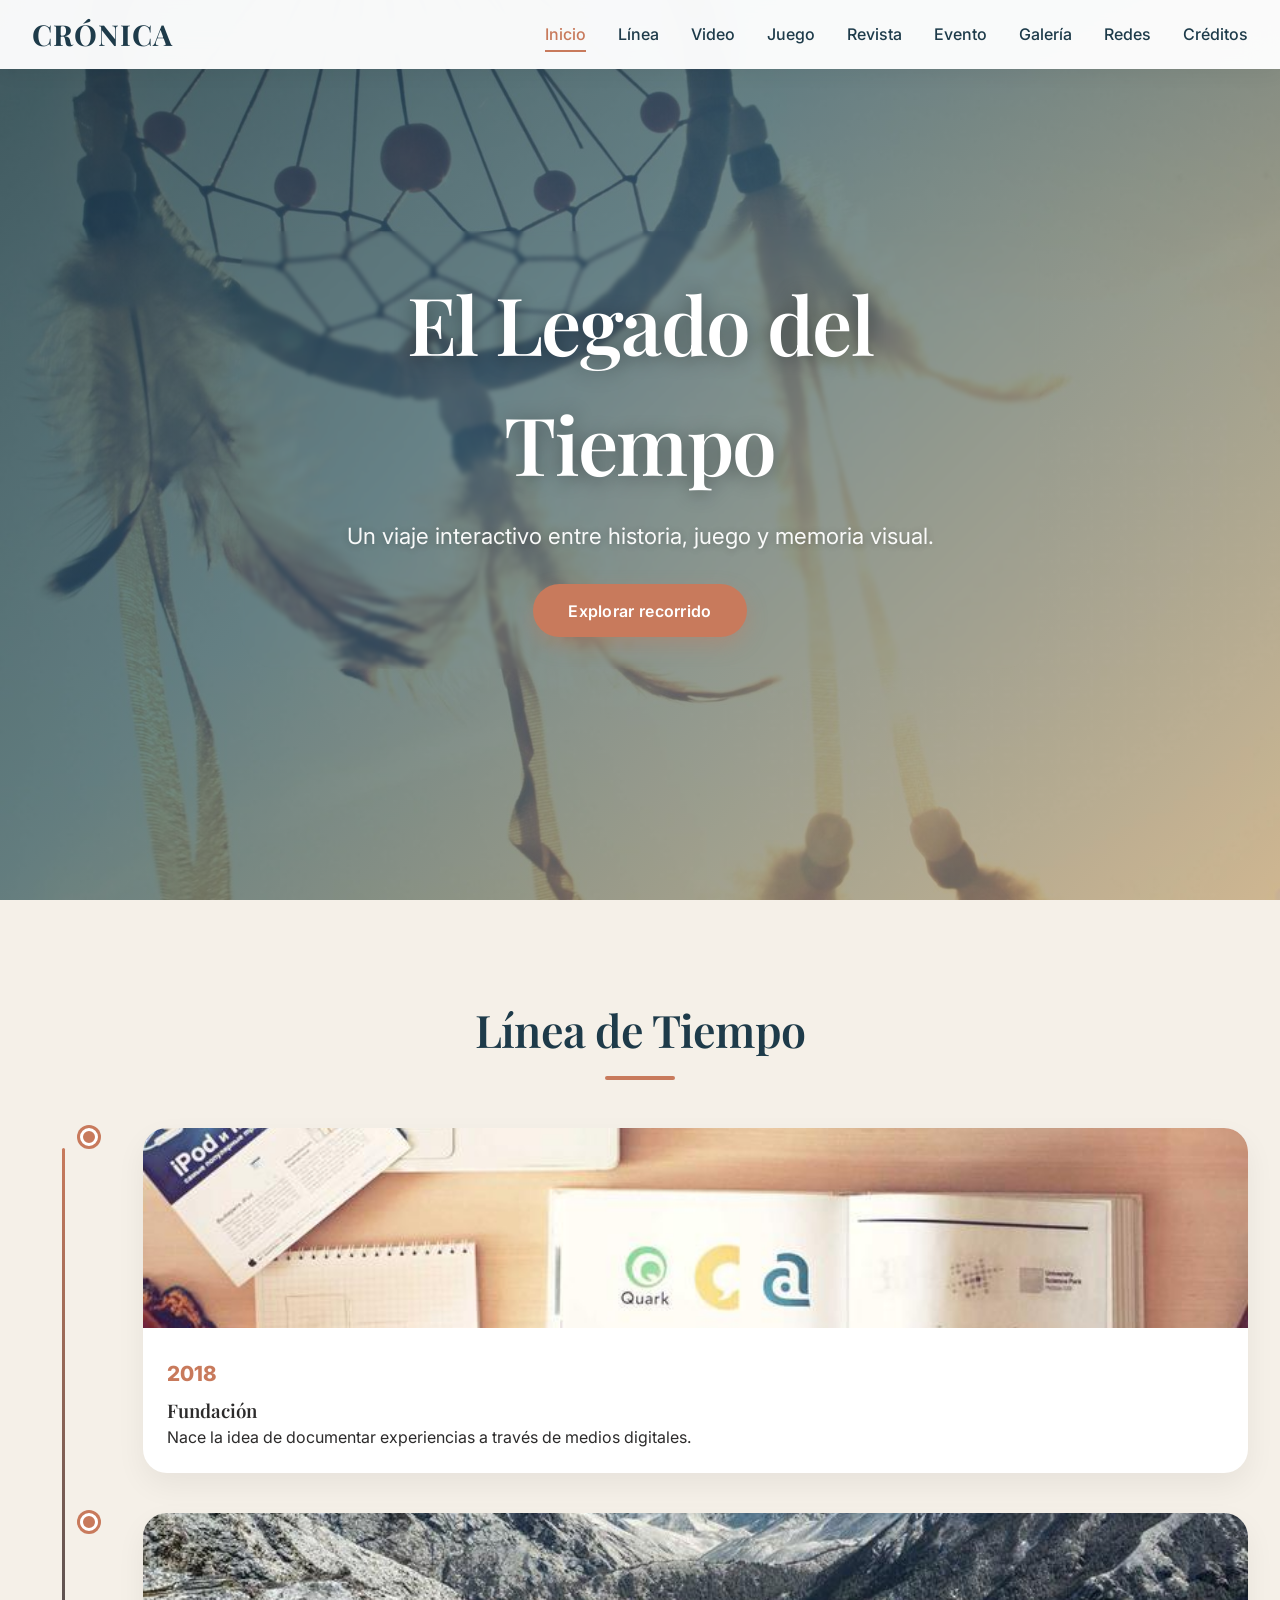
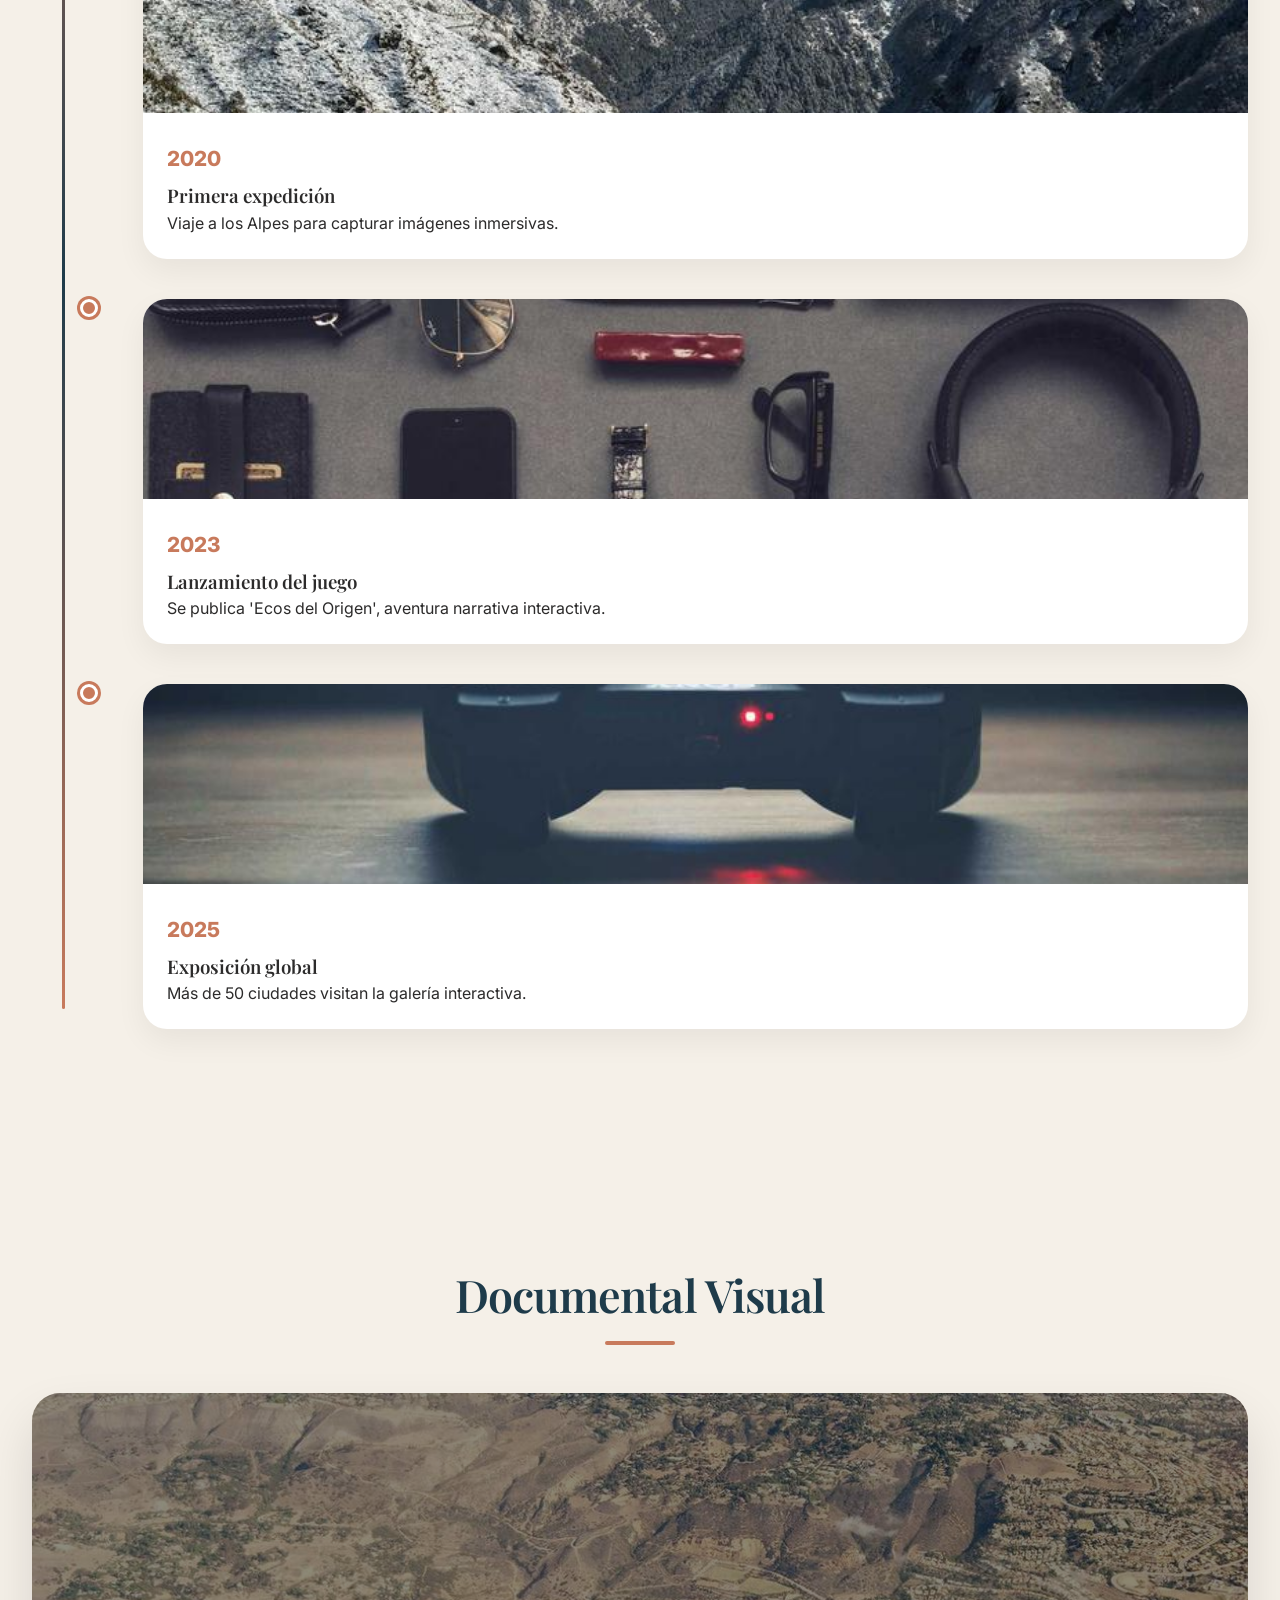
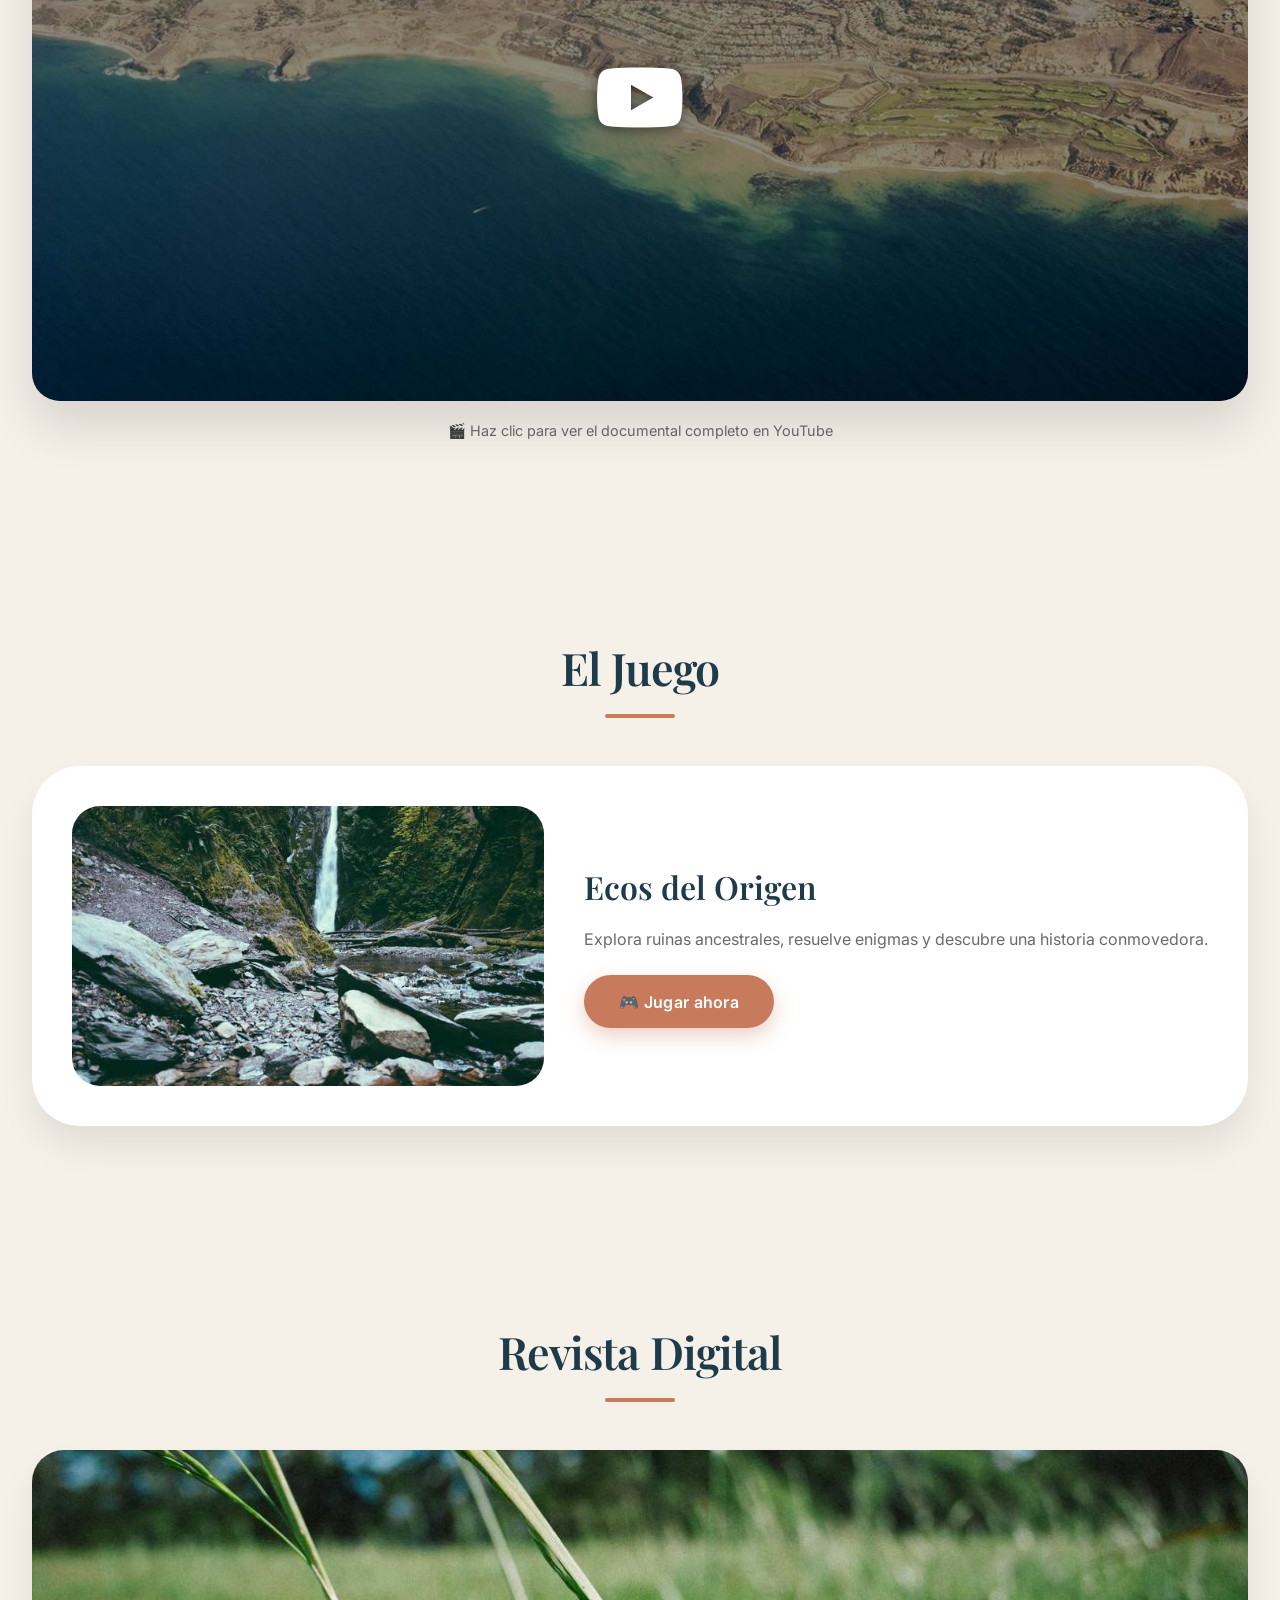
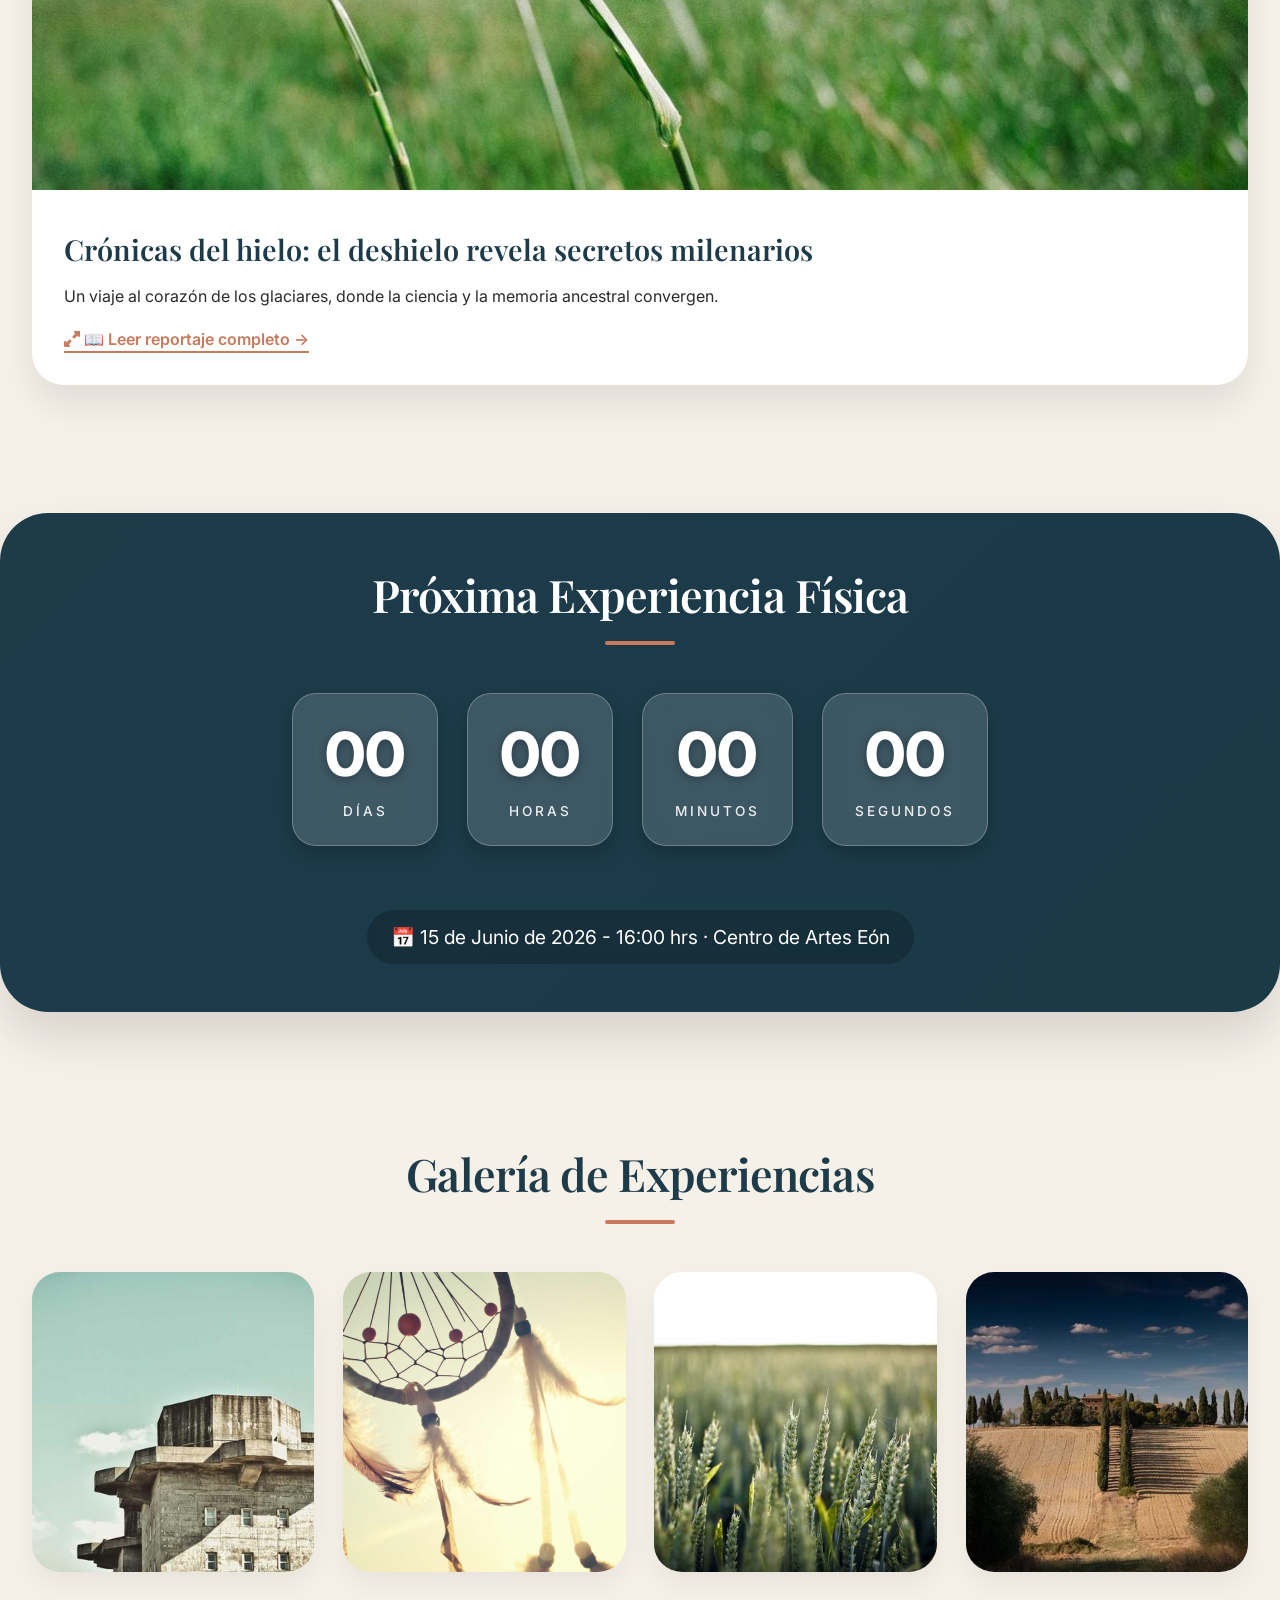
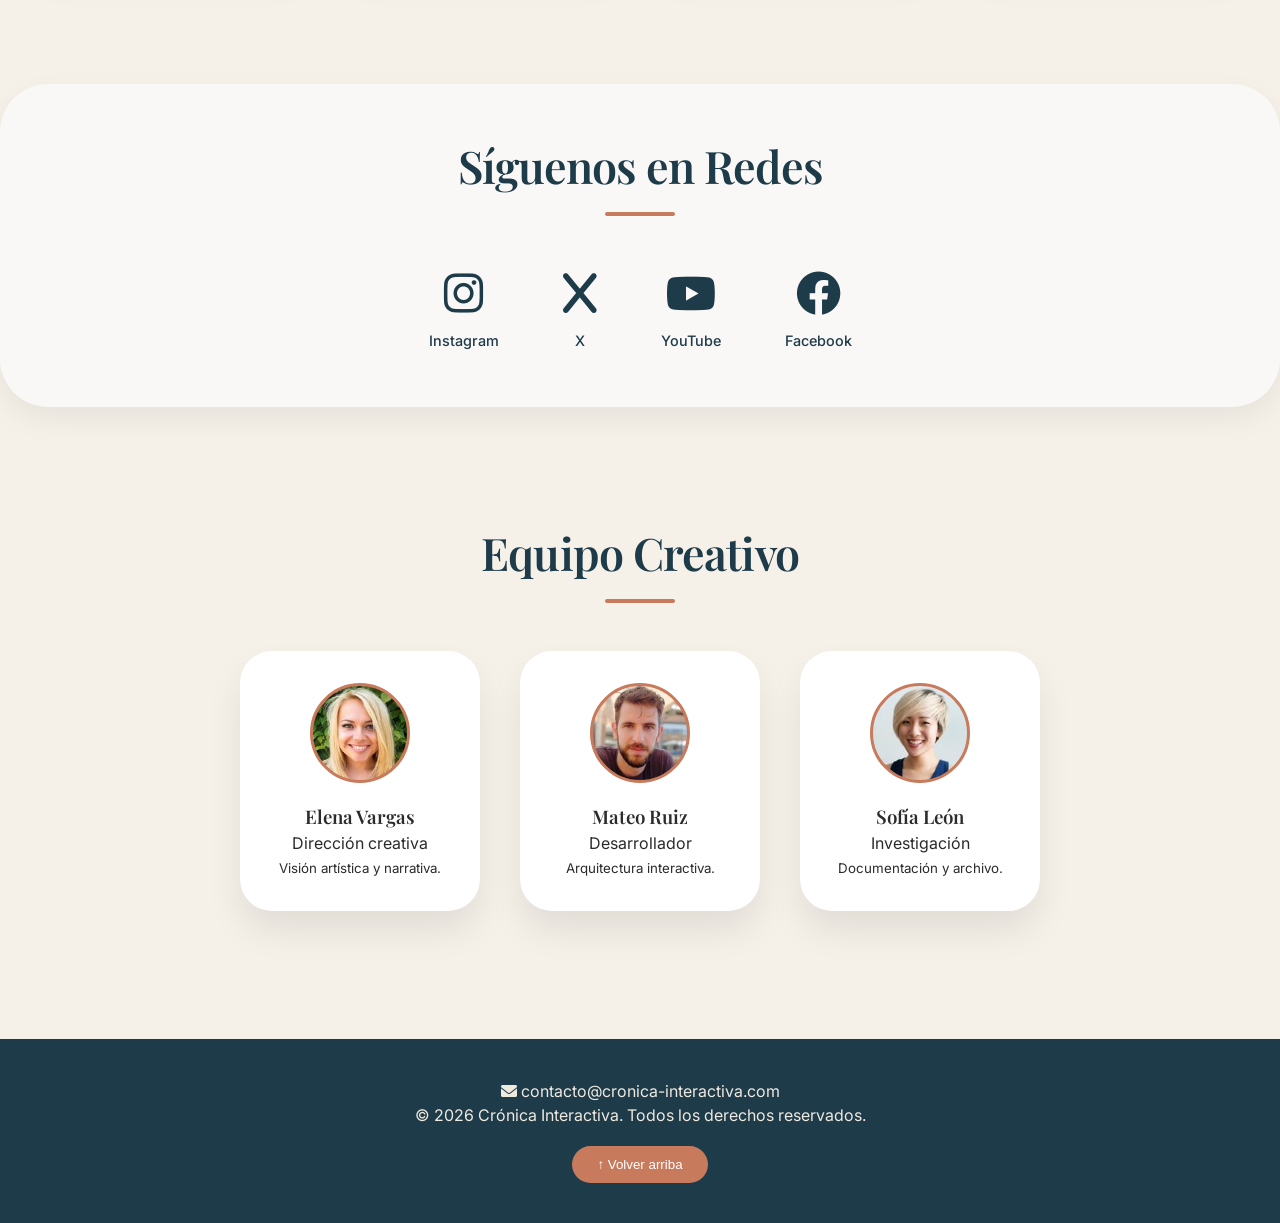
==== index1.html @ 247279dc "first commit" ====
<!DOCTYPE html>
<html lang="es">
<head>
  <meta charset="UTF-8">
  <meta name="viewport" content="width=device-width, initial-scale=1.0, viewport-fit=cover">
  <title>Eón · One Page Documental Interactivo</title>
  <link rel="preconnect" href="https://fonts.googleapis.com">
  <link rel="preconnect" href="https://fonts.gstatic.com" crossorigin>
  <link href="https://fonts.googleapis.com/css2?family=Inter:opsz,wght@14..32,400;14..32,500;14..32,600;14..32,700&family=Playfair+Display:ital,wght@0,500;0,600;0,700;1,500&display=swap" rel="stylesheet">
  <link rel="stylesheet" href="https://cdnjs.cloudflare.com/ajax/libs/font-awesome/6.0.0-beta3/css/all.min.css">
  
  <style>
    /* ========== ESTILOS MEJORADOS ========== */
    * { margin: 0; padding: 0; box-sizing: border-box; }
    body { font-family: 'Inter', sans-serif; background: #F5F0E8; color: #2c2b2b; line-height: 1.5; scroll-behavior: smooth; overflow-x: hidden; }
    h1, h2, h3, .serif { font-family: 'Playfair Display', serif; font-weight: 600; }
    
    /* Variables de color - CONSERVADAS */
    :root {
      --color-primary: #1e3b4a;        /* Azul profundo */
      --color-primary-dark: #152e3a;
      --color-accent: #c87a5c;          /* Terracota */
      --color-accent-hover: #b06248;
      --color-accent-light: #e8c9bb;
      --color-background: #F5F0E8;      /* Fondo general */
      --color-surface: #ffffff;
      --color-surface-alt: #faf8f6;
      --color-text: #2c2b2b;
      --color-text-light: #6b6a6a;
      --color-border: #e5ddd5;
      --shadow-sm: 0 12px 30px rgba(0,0,0,0.06);
      --shadow-card: 0 20px 35px rgba(0,0,0,0.08);
      --shadow-lg: 0 25px 50px rgba(0,0,0,0.12);
      --transition: all 0.3s ease;
    }
    
    /* Navbar mejorada - más elegante y con indicador activo */
    .navbar { 
      position: fixed; 
      top: 0; 
      left: 0; 
      width: 100%; 
      background: rgba(255,255,255,0.96); 
      backdrop-filter: blur(15px); 
      z-index: 1000; 
      padding: 0.8rem 2rem; 
      display: flex; 
      justify-content: space-between; 
      align-items: center; 
      flex-wrap: wrap; 
      box-shadow: 0 4px 20px rgba(0,0,0,0.05);
      transition: padding 0.3s ease, box-shadow 0.3s ease;
    }
    .navbar.scrolled {
      padding: 0.5rem 2rem;
      box-shadow: 0 8px 25px rgba(0,0,0,0.1);
    }
    .logo { 
      font-family: 'Playfair Display', serif; 
      font-size: 1.8rem; 
      font-weight: 700; 
      color: var(--color-primary); 
      letter-spacing: 1px;
      transition: transform 0.3s ease;
    }
    .logo:hover { transform: scale(1.02); }
    
    .nav-links { display: flex; gap: 2rem; list-style: none; }
    .nav-links a { 
      text-decoration: none; 
      color: var(--color-primary); 
      font-weight: 500; 
      position: relative; 
      transition: color 0.3s;
      padding: 0.5rem 0;
    }
    .nav-links a::after { 
      content: ''; 
      position: absolute; 
      bottom: 0; 
      left: 0; 
      width: 0%; 
      height: 2px; 
      background: var(--color-accent); 
      transition: width 0.3s ease; 
    }
    .nav-links a:hover { color: var(--color-accent); }
    .nav-links a:hover::after { width: 100%; }
    .nav-links a.active {
      color: var(--color-accent);
    }
    .nav-links a.active::after {
      width: 100%;
    }
    .menu-toggle { display: none; font-size: 1.7rem; background: none; border: none; color: var(--color-primary); cursor: pointer; transition: transform 0.2s; }
    .menu-toggle:active { transform: scale(0.95); }
    
    /* Secciones - espaciado más armónico */
    section { 
      padding: 6rem 2rem; 
      max-width: 1300px; 
      margin: 0 auto; 
      scroll-margin-top: 85px; 
      position: relative; 
    }
    .section-title { 
      font-size: 2.8rem; 
      margin-bottom: 3rem; 
      text-align: center; 
      color: var(--color-primary); 
      position: relative; 
      letter-spacing: -0.02em; 
    }
    .section-title::after { 
      content: ''; 
      display: block; 
      width: 70px; 
      height: 4px; 
      background: var(--color-accent); 
      margin: 0.8rem auto 0; 
      border-radius: 4px; 
    }
    
    /* Hero - overlay más suave y mejor contraste de texto */
    .hero { 
      height: 100vh; 
      min-height: 650px; 
      display: flex; 
      align-items: center; 
      justify-content: center; 
      position: relative; 
      color: white; 
      text-align: center; 
      padding: 0 1.5rem; 
      overflow: hidden; 
      background-size: cover; 
      background-position: center;
      background-attachment: fixed;
    }
    .hero::before { 
      content: ''; 
      position: absolute; 
      top: 0; 
      left: 0; 
      width: 100%; 
      height: 100%; 
      background: linear-gradient(135deg, rgba(30,59,74,0.8) 0%, rgba(44,82,102,0.7) 40%, rgba(176,137,104,0.6) 100%); 
      z-index: 1; 
    }
    .hero-content { 
      position: relative; 
      z-index: 2; 
      max-width: 800px; 
      animation: fadeInUp 1s ease;
      backdrop-filter: blur(2px);
      padding: 2rem;
      border-radius: 40px;
    }
    .hero h1 { 
      font-size: clamp(2.8rem, 8vw, 5rem); 
      margin-bottom: 1rem; 
      text-shadow: 0 2px 20px rgba(0,0,0,0.4); 
      letter-spacing: -0.02em;
    }
    .hero p { 
      font-size: clamp(1rem, 4vw, 1.4rem); 
      margin-bottom: 2rem; 
      opacity: 0.95;
      text-shadow: 0 1px 8px rgba(0,0,0,0.3);
    }
    @keyframes fadeInUp { from { opacity: 0; transform: translateY(40px); } to { opacity: 1; transform: translateY(0); } }
    
    /* Botones - foco visual mejorado */
    .btn { 
      background: var(--color-accent); 
      color: white; 
      padding: 0.9rem 2.2rem; 
      border-radius: 50px; 
      text-decoration: none; 
      font-weight: 600; 
      display: inline-block; 
      transition: var(--transition); 
      box-shadow: 0 8px 20px rgba(200,122,92,0.35); 
      border: none; 
      cursor: pointer;
      letter-spacing: 0.3px;
    }
    .btn:hover { 
      background: var(--color-accent-hover); 
      transform: translateY(-3px); 
      box-shadow: 0 12px 25px rgba(200,122,92,0.45); 
    }
    .btn:active { transform: translateY(0); }
    
    /* Timeline - microinteracciones y mejor legibilidad */
    .timeline-vertical { position: relative; padding-left: 2rem; }
    .timeline-vertical::before { 
      content: ''; 
      position: absolute; 
      left: 30px; 
      top: 20px; 
      bottom: 20px; 
      width: 3px; 
      background: linear-gradient(to bottom, var(--color-accent), var(--color-primary), var(--color-accent)); 
      border-radius: 3px; 
    }
    .timeline-item-v { 
      display: flex; 
      gap: 1.8rem; 
      margin-bottom: 2.5rem; 
      position: relative; 
      opacity: 0; 
      transform: translateX(-20px); 
      transition: opacity 0.6s ease, transform 0.5s ease; 
    }
    .timeline-item-v.visible { opacity: 1; transform: translateX(0); }
    .timeline-marker { flex-shrink: 0; width: 50px; display: flex; justify-content: center; }
    .timeline-dot { 
      width: 18px; 
      height: 18px; 
      background: var(--color-accent); 
      border-radius: 50%; 
      border: 3px solid white; 
      box-shadow: 0 0 0 3px var(--color-accent); 
      transition: all 0.3s;
    }
    .timeline-item-v:hover .timeline-dot {
      transform: scale(1.3);
      box-shadow: 0 0 0 5px var(--color-accent);
    }
    .timeline-card-v { 
      flex: 1; 
      background: var(--color-surface); 
      border-radius: 24px; 
      overflow: hidden; 
      box-shadow: var(--shadow-sm); 
      transition: all 0.3s; 
    }
    .timeline-card-v:hover { transform: translateY(-6px); box-shadow: var(--shadow-lg); }
    .timeline-img-v { width: 100%; height: 200px; object-fit: cover; transition: transform 0.5s ease; }
    .timeline-card-v:hover .timeline-img-v { transform: scale(1.03); }
    .timeline-content-v { padding: 1.5rem; }
    .timeline-date-v { font-weight: 800; font-size: 1.3rem; color: var(--color-accent); margin-bottom: 0.5rem; }
    
    /* Video - overlay más intuitivo */
    .video-container { 
      position: relative; 
      border-radius: 28px; 
      overflow: hidden; 
      box-shadow: var(--shadow-lg); 
      cursor: pointer;
      transition: transform 0.3s ease;
    }
    .video-container:hover { transform: scale(1.01); }
    .video-thumbnail { width: 100%; display: block; transition: filter 0.3s; }
    .video-overlay { 
      position: absolute; 
      top: 0; 
      left: 0; 
      width: 100%; 
      height: 100%; 
      background: rgba(0,0,0,0.45); 
      display: flex; 
      align-items: center; 
      justify-content: center; 
      transition: background 0.3s; 
    }
    .video-overlay i { 
      font-size: 5rem; 
      color: white; 
      text-shadow: 0 2px 15px rgba(0,0,0,0.5);
      transition: transform 0.2s ease;
    }
    .video-container:hover .video-overlay { background: rgba(0,0,0,0.3); }
    .video-container:hover .video-overlay i { transform: scale(1.1); }
    .video-caption { text-align: center; margin-top: 1.2rem; color: var(--color-text-light); font-size: 0.9rem; }
    
    /* Juego - mejor jerarquía visual */
    .game-preview { 
      display: flex; 
      flex-wrap: wrap; 
      gap: 2.5rem; 
      background: var(--color-surface); 
      border-radius: 48px; 
      padding: 2.5rem; 
      align-items: center; 
      box-shadow: var(--shadow-card);
      transition: transform 0.3s;
    }
    .game-preview:hover { transform: translateY(-5px); }
    .game-mockup { 
      flex: 1 1 280px; 
      min-height: 280px; 
      border-radius: 28px; 
      background-size: cover; 
      background-position: center;
      transition: transform 0.5s;
    }
    .game-info h3 { font-size: 2rem; margin-bottom: 1rem; color: var(--color-primary); }
    .game-info p { margin-bottom: 1.5rem; color: var(--color-text-light); }
    
    /* Reportaje - énfasis en la interactividad */
    .reportaje-destacado { 
      background: var(--color-surface); 
      border-radius: 32px; 
      overflow: hidden; 
      box-shadow: var(--shadow-card); 
      cursor: pointer; 
      transition: all 0.4s; 
    }
    .reportaje-destacado:hover { 
      transform: translateY(-10px); 
      box-shadow: var(--shadow-lg); 
    }
    .reportaje-hero-img { 
      width: 100%; 
      height: 340px; 
      object-fit: cover; 
      transition: transform 0.6s;
    }
    .reportaje-destacado:hover .reportaje-hero-img { transform: scale(1.02); }
    .reportaje-texto { padding: 2rem; }
    .reportaje-texto h3 { font-size: 1.8rem; margin-bottom: 0.8rem; color: var(--color-primary); }
    .leer-mas { 
      display: inline-block; 
      margin-top: 1.2rem; 
      font-weight: 600; 
      color: var(--color-accent); 
      border-bottom: 2px solid var(--color-accent); 
      cursor: pointer;
      transition: gap 0.3s;
    }
    .leer-mas:hover { gap: 0.5rem; letter-spacing: 0.3px; }
    
    /* Countdown - mejor contraste y feedback */
    .countdown-section { 
      background: linear-gradient(135deg, var(--color-primary) 0%, #1a3a48 100%); 
      color: white; 
      text-align: center; 
      border-radius: 48px; 
      padding: 3rem 2rem; 
      box-shadow: var(--shadow-lg);
      margin: 2rem auto;
    }
    .countdown-container { max-width: 900px; margin: 0 auto; }
    .countdown-section .section-title { color: white; }
    .countdown-section .section-title::after { background: var(--color-accent); }
    
    .countdown-timer { 
      display: flex; 
      justify-content: center; 
      gap: 1.8rem; 
      flex-wrap: wrap; 
      margin: 2.5rem 0;
    }
    .countdown-box { 
      background: rgba(255,255,255,0.15); 
      backdrop-filter: blur(10px); 
      border-radius: 24px; 
      padding: 1.5rem 2rem; 
      min-width: 120px; 
      text-align: center; 
      border: 1px solid rgba(255,255,255,0.25);
      transition: all 0.3s ease;
      box-shadow: 0 8px 20px rgba(0,0,0,0.2);
    }
    .countdown-box:hover { 
      transform: translateY(-5px); 
      background: rgba(255,255,255,0.25); 
      border-color: var(--color-accent);
    }
    .countdown-number { 
      font-size: 3.8rem; 
      font-weight: 800; 
      font-family: 'Inter', monospace; 
      color: white;
      text-shadow: 0 2px 10px rgba(0,0,0,0.3);
      line-height: 1.2;
    }
    .countdown-label { 
      font-size: 0.85rem; 
      text-transform: uppercase; 
      letter-spacing: 3px; 
      margin-top: 0.6rem; 
      color: rgba(255,255,255,0.9);
      font-weight: 500;
    }
    .countdown-event { 
      font-size: 1.2rem; 
      margin-top: 1.5rem; 
      padding: 0.8rem 1.5rem;
      background: rgba(0,0,0,0.2);
      border-radius: 50px;
      display: inline-block;
      backdrop-filter: blur(5px);
    }
    
    /* Galería - efecto de profundidad */
    .gallery-grid { display: grid; grid-template-columns: repeat(auto-fit, minmax(280px, 1fr)); gap: 1.8rem; }
    .gallery-item { 
      height: 300px; 
      border-radius: 28px; 
      background-size: cover; 
      background-position: center; 
      cursor: pointer; 
      transition: all 0.4s cubic-bezier(0.2, 0.9, 0.4, 1.1); 
      box-shadow: var(--shadow-sm); 
      position: relative; 
      overflow: hidden; 
    }
    .gallery-item::before { 
      content: '🔍'; 
      position: absolute; 
      bottom: 20px; 
      right: 20px; 
      background: rgba(0,0,0,0.7); 
      color: white; 
      width: 40px; 
      height: 40px; 
      border-radius: 50%; 
      display: flex; 
      align-items: center; 
      justify-content: center; 
      font-size: 1.2rem; 
      opacity: 0; 
      transition: opacity 0.3s, transform 0.2s;
      transform: translateY(10px);
    }
    .gallery-item:hover { 
      transform: scale(1.02) translateY(-5px); 
      box-shadow: var(--shadow-lg); 
    }
    .gallery-item:hover::before { 
      opacity: 1; 
      transform: translateY(0);
    }
    
    /* Redes Sociales - más espacio y feedback */
    .social-section { 
      background: var(--color-surface-alt); 
      text-align: center; 
      border-radius: 48px; 
      padding: 3rem 2rem; 
      box-shadow: var(--shadow-sm); 
      margin: 1rem auto; 
    }
    .social-icons { display: flex; justify-content: center; gap: 3rem; flex-wrap: wrap; margin-top: 2rem; }
    .social-icon-link { 
      display: inline-flex; 
      flex-direction: column; 
      align-items: center; 
      gap: 0.8rem; 
      text-decoration: none; 
      color: var(--color-primary); 
      transition: all 0.3s cubic-bezier(0.2, 0.9, 0.4, 1.1); 
      font-weight: 500; 
      padding: 0.5rem;
    }
    .social-icon-link i { font-size: 2.8rem; transition: all 0.3s; }
    .social-icon-link span { font-size: 0.9rem; }
    .social-icon-link:hover { 
      transform: translateY(-8px); 
      color: var(--color-accent); 
    }
    .social-icon-link:hover i { 
      color: var(--color-accent); 
      transform: scale(1.1) translateY(-3px); 
    }
    
    /* Créditos - más cohesión */
    .credits-grid { display: flex; flex-wrap: wrap; justify-content: center; gap: 2.5rem; }
    .credit-card { 
      background: var(--color-surface); 
      border-radius: 32px; 
      padding: 2rem 1.5rem; 
      text-align: center; 
      width: 240px; 
      box-shadow: var(--shadow-card); 
      transition: all 0.3s; 
    }
    .credit-card:hover { transform: translateY(-8px); box-shadow: var(--shadow-lg); }
    .credit-avatar { 
      width: 100px; 
      height: 100px; 
      border-radius: 50%; 
      margin: 0 auto 1.2rem; 
      background-size: cover; 
      background-position: center; 
      border: 3px solid var(--color-accent);
      transition: transform 0.3s;
    }
    .credit-card:hover .credit-avatar { transform: scale(1.02); }
    
    /* Footer */
    footer { 
      background: var(--color-primary); 
      color: #f0e9df; 
      padding: 2.5rem 2rem; 
      text-align: center; 
      margin-top: 2rem; 
    }
    .back-to-top { 
      margin-top: 1.2rem; 
      background: var(--color-accent); 
      border: none; 
      color: white; 
      padding: 0.7rem 1.6rem; 
      border-radius: 40px; 
      cursor: pointer; 
      transition: var(--transition);
      font-weight: 500;
    }
    .back-to-top:hover { background: var(--color-accent-hover); transform: translateY(-3px); }
    
    /* Modales mejoradas */
    .modal-overlay, .lightbox-modal, .generic-modal { 
      position: fixed; 
      top: 0; 
      left: 0; 
      width: 100%; 
      height: 100%; 
      background: rgba(0,0,0,0.88); 
      backdrop-filter: blur(8px); 
      z-index: 2000; 
      display: flex; 
      align-items: center; 
      justify-content: center; 
      visibility: hidden; 
      opacity: 0; 
      transition: opacity 0.25s ease, visibility 0.25s; 
    }
    .modal-overlay.active, .lightbox-modal.active, .generic-modal.active { visibility: visible; opacity: 1; }
    .modal-container { 
      background: var(--color-surface); 
      max-width: 900px; 
      width: 90%; 
      max-height: 85vh; 
      border-radius: 40px; 
      overflow-y: auto; 
      box-shadow: var(--shadow-lg);
      animation: fadeInScale 0.3s ease;
    }
    @keyframes fadeInScale {
      from { opacity: 0; transform: scale(0.96); }
      to { opacity: 1; transform: scale(1); }
    }
    .modal-header { padding: 1.2rem 2rem; border-bottom: 1px solid var(--color-border); display: flex; justify-content: space-between; align-items: center; }
    .modal-close, .lightbox-close { background: none; border: none; font-size: 2rem; cursor: pointer; color: var(--color-primary); transition: transform 0.2s; }
    .modal-close:hover, .lightbox-close:hover { transform: scale(1.1); color: var(--color-accent); }
    .modal-body { padding: 2rem; }
    .modal-body img { width: 100%; border-radius: 28px; margin: 1rem 0; }
    .lightbox-img { max-width: 90%; max-height: 85%; border-radius: 20px; box-shadow: var(--shadow-lg); }
    .generic-modal-content { background: var(--color-surface); max-width: 450px; width: 85%; border-radius: 32px; padding: 2rem; text-align: center; }
    .generic-modal-close { background: var(--color-accent); border: none; color: white; padding: 0.7rem 2rem; border-radius: 40px; cursor: pointer; margin-top: 1rem; font-weight: 600; transition: var(--transition); }
    .generic-modal-close:hover { background: var(--color-accent-hover); transform: translateY(-2px); }
    
    @media (max-width: 768px) {
      .menu-toggle { display: block; }
      .nav-links { 
        position: fixed; 
        top: 70px; 
        left: -100%; 
        width: 75%; 
        height: calc(100vh - 70px); 
        background: rgba(255,255,255,0.98); 
        flex-direction: column; 
        align-items: center; 
        padding: 2rem; 
        transition: left 0.3s cubic-bezier(0.2, 0.9, 0.4, 1.1); 
        z-index: 998; 
        gap: 1.8rem; 
        backdrop-filter: blur(10px);
      }
      .nav-links.active { left: 0; }
      .timeline-vertical { padding-left: 0.5rem; }
      .timeline-vertical::before { left: 20px; }
      .countdown-timer { gap: 1rem; }
      .countdown-box { padding: 1rem 1.2rem; min-width: 80px; }
      .countdown-number { font-size: 2.2rem; }
      .section-title { font-size: 2rem; }
      section { padding: 3rem 1.2rem; }
      .reportaje-hero-img { height: 220px; }
      .hero { background-attachment: scroll; }
    }
  </style>
</head>
<body>

<!-- ==================== CONFIGURACIÓN CENTRALIZADA ==================== -->
<script>
  const CONFIG = {
    colors: { 
      primary: "#1e3b4a", accent: "#c87a5c", accentHover: "#b06248",
      background: "#F5F0E8", surface: "#ffffff"
    },
    sectionTitles: {
      timeline: "Línea de Tiempo", video: "Documental Visual", game: "El Juego",
      reportaje: "Revista Digital", gallery: "Galería de Experiencias",
      social: "Síguenos en Redes", credits: "Equipo Creativo"
    },
    hero: { 
      title: "El Legado del Tiempo", 
      subtitle: "Un viaje interactivo entre historia, juego y memoria visual.", 
      buttonText: "Explorar recorrido", 
      backgroundImage: "img/1080.jpg" 
    },
    timeline: [
      { date: "2018", title: "Fundación", description: "Nace la idea de documentar experiencias a través de medios digitales.", image: "img/606.jpg" },
      { date: "2020", title: "Primera expedición", description: "Viaje a los Alpes para capturar imágenes inmersivas.", image: "img/607.jpg" },
      { date: "2023", title: "Lanzamiento del juego", description: "Se publica 'Ecos del Origen', aventura narrativa interactiva.", image: "img/608.jpg" },
      { date: "2025", title: "Exposición global", description: "Más de 50 ciudades visitan la galería interactiva.", image: "img/609.jpg" }
    ],
    video: { thumbnail: "img/601.jpg", youtubeUrl: "https://www.youtube.com/watch?v=b39Nd9yXA2g&list=RDb39Nd9yXA2g&start_radio=1", caption: "🎬 Haz clic para ver el documental completo en YouTube" },
    game: { title: "Ecos del Origen", description: "Explora ruinas ancestrales, resuelve enigmas y descubre una historia conmovedora.", buttonText: "🎮 Jugar ahora", image: "img/610.jpg" },
    reportaje: {
      title: "Crónicas del hielo: el deshielo revela secretos milenarios",
      preview: "Un viaje al corazón de los glaciares, donde la ciencia y la memoria ancestral convergen.",
      coverImage: "img/600.jpg",
      readMoreText: "📖 Leer reportaje completo →",
      modalImages: ["img/602.jpg", "img/604.jpg", "img/605.jpg"],
      modalTexts: [
        "En las profundidades del Ártico, el calentamiento global está dejando al descubierto artefactos y restos orgánicos que permanecieron congelados durante más de 5.000 años.",
        "La misión permitió recuperar herramientas de madera, fibras textiles y vestigios de fauna prehistórica.",
        "El equipo utilizó tecnología de modelado 3D para reconstruir asentamientos ancestrales."
      ],
      finalQuote: "“Lo que emerge del hielo es un mensaje para la humanidad”."
    },
    countdown: { targetDate: "2026-06-15T16:00:00", eventText: "📅 15 de Junio de 2026 - 16:00 hrs · Centro de Artes Eón", title: "Próxima Experiencia Física" },
    gallery: [
      "img/611.jpg",
      "img/1080.jpg",
      "img/400.jpg",
      "img/401.jpg"
    ],
    socialLinks: [
      { platform: "Instagram", icon: "fab fa-instagram", url: "https://instagram.com" },
      { platform: "X", icon: "fab fa-x", url: "https://twitter.com" },
      { platform: "YouTube", icon: "fab fa-youtube", url: "https://youtube.com" },
      { platform: "Facebook", icon: "fab fa-facebook", url: "https://facebook.com" }
    ],
    team: [
      { name: "Elena Vargas", role: "Dirección creativa", bio: "Visión artística y narrativa.", avatar: "img/68.jpg" },
      { name: "Mateo Ruiz", role: "Desarrollador", bio: "Arquitectura interactiva.", avatar: "img/32.jpg" },
      { name: "Sofía León", role: "Investigación", bio: "Documentación y archivo.", avatar: "img/44.jpg" }
    ],
    footer: { email: "contacto@cronica-interactiva.com", copyright: "© 2026 Crónica Interactiva. Todos los derechos reservados." },
    navLinks: [
      { id: "inicio", name: "Inicio" }, { id: "timeline", name: "Línea" }, { id: "video", name: "Video" },
      { id: "juego", name: "Juego" }, { id: "reportaje", name: "Revista" }, { id: "countdown", name: "Evento" },
      { id: "galeria", name: "Galería" }, { id: "redes", name: "Redes" }, { id: "creditos", name: "Créditos" }
    ]
  };
</script>

<!-- ESTRUCTURA HTML (sin cambios en el marcado principal) -->
<nav class="navbar"><div class="logo">CRÓNICA</div><button class="menu-toggle" id="menuToggle"><i class="fas fa-bars"></i></button><ul class="nav-links" id="navLinks"></ul></nav>

<section id="inicio" class="hero" style="background-image: url('img/1080.jpg');"><div class="hero-content"><h1 id="heroTitle"></h1><p id="heroSubtitle"></p><a href="#timeline" class="btn" id="heroBtn"></a></div></section>

<section id="timeline"><h2 class="section-title" id="timelineTitle"></h2><div class="timeline-vertical" id="timelineContainer"></div></section>
<section id="video"><h2 class="section-title" id="videoTitle"></h2><div class="video-container" id="videoContainer"><img class="video-thumbnail" id="videoThumbnail"><div class="video-overlay"><i class="fab fa-youtube"></i></div></div><p class="video-caption" id="videoCaption"></p></section>
<section id="juego"><h2 class="section-title" id="gameSectionTitle"></h2><div class="game-preview"><div class="game-mockup" id="gameImage"></div><div class="game-info"><h3 id="gameTitle"></h3><p id="gameDesc"></p><a href="#" class="btn" id="gameBtn"></a></div></div></section>
<section id="reportaje"><h2 class="section-title" id="reportajeSectionTitle"></h2><div class="reportaje-destacado" id="openModalBtn"><img class="reportaje-hero-img" id="reportajeImg"><div class="reportaje-texto"><h3 id="reportajeTitulo"></h3><p id="reportajePreview"></p><span class="leer-mas" id="readMoreText"></span></div></div></section>
<section id="countdown" class="countdown-section"><div class="countdown-container"><h2 class="section-title" id="countdownTitle"></h2><div class="countdown-timer"><div class="countdown-box"><div class="countdown-number" id="days">00</div><div class="countdown-label">Días</div></div><div class="countdown-box"><div class="countdown-number" id="hours">00</div><div class="countdown-label">Horas</div></div><div class="countdown-box"><div class="countdown-number" id="minutes">00</div><div class="countdown-label">Minutos</div></div><div class="countdown-box"><div class="countdown-number" id="seconds">00</div><div class="countdown-label">Segundos</div></div></div><p class="countdown-event" id="countdownEvent"></p></div></section>
<section id="galeria"><h2 class="section-title" id="galleryTitle"></h2><div class="gallery-grid" id="galleryGrid"></div></section>
<section id="redes" class="social-section"><h2 class="section-title" id="socialTitle"></h2><div class="social-icons" id="socialIcons"></div></section>
<section id="creditos"><h2 class="section-title" id="creditsTitle"></h2><div class="credits-grid" id="teamGrid"></div></section>

<footer><p id="footerEmail"></p><p id="footerCopyright"></p><button class="back-to-top" onclick="window.scrollTo({top:0,behavior:'smooth'})">↑ Volver arriba</button></footer>

<!-- Modales -->
<div id="reportajeModal" class="modal-overlay"><div class="modal-container"><div class="modal-header"><h2><i class="fas fa-newspaper"></i> Reportaje Exclusivo</h2><button class="modal-close" id="closeModalBtn">&times;</button></div><div class="modal-body" id="modalBody"></div></div></div>
<div id="lightboxModal" class="lightbox-modal"><button class="lightbox-close">&times;</button><img class="lightbox-img" src=""></div>
<div id="genericModal" class="generic-modal"><div class="generic-modal-content"><p id="modalMessage"></p><button class="generic-modal-close">Cerrar</button></div></div>

<script>
  (function() {
    // Aplicar colores (sin cambios)
    const root = document.documentElement.style;
    root.setProperty('--color-primary', CONFIG.colors.primary);
    root.setProperty('--color-accent', CONFIG.colors.accent);
    root.setProperty('--color-accent-hover', CONFIG.colors.accentHover);
    root.setProperty('--color-background', CONFIG.colors.background);
    root.setProperty('--color-surface', CONFIG.colors.surface);
    document.body.style.backgroundColor = CONFIG.colors.background;
    
    // Hero
    document.getElementById('heroTitle').innerText = CONFIG.hero.title;
    document.getElementById('heroSubtitle').innerText = CONFIG.hero.subtitle;
    document.getElementById('heroBtn').innerText = CONFIG.hero.buttonText;
    
    // Títulos
    document.getElementById('timelineTitle').innerText = CONFIG.sectionTitles.timeline;
    document.getElementById('videoTitle').innerText = CONFIG.sectionTitles.video;
    document.getElementById('gameSectionTitle').innerText = CONFIG.sectionTitles.game;
    document.getElementById('reportajeSectionTitle').innerText = CONFIG.sectionTitles.reportaje;
    document.getElementById('galleryTitle').innerText = CONFIG.sectionTitles.gallery;
    document.getElementById('socialTitle').innerText = CONFIG.sectionTitles.social;
    document.getElementById('creditsTitle').innerText = CONFIG.sectionTitles.credits;
    document.getElementById('countdownTitle').innerText = CONFIG.countdown.title;
    document.getElementById('countdownEvent').innerText = CONFIG.countdown.eventText;
    
    // Timeline
    const timelineContainer = document.getElementById('timelineContainer');
    CONFIG.timeline.forEach(item => {
      const div = document.createElement('div');
      div.className = 'timeline-item-v';
      div.innerHTML = `<div class="timeline-marker"><div class="timeline-dot"></div></div><div class="timeline-card-v"><img class="timeline-img-v" src="${item.image}" loading="lazy" onerror="this.style.backgroundColor='#d9cdb8'"><div class="timeline-content-v"><div class="timeline-date-v">${item.date}</div><h3>${item.title}</h3><p>${item.description}</p></div></div>`;
      timelineContainer.appendChild(div);
    });
    
    // Video
    document.getElementById('videoThumbnail').src = CONFIG.video.thumbnail;
    document.getElementById('videoCaption').innerText = CONFIG.video.caption;
    document.getElementById('videoContainer').onclick = () => window.open(CONFIG.video.youtubeUrl, '_blank');
    
    // Juego
    document.getElementById('gameTitle').innerText = CONFIG.game.title;
    document.getElementById('gameDesc').innerText = CONFIG.game.description;
    document.getElementById('gameImage').style.backgroundImage = `url('${CONFIG.game.image}')`;
    document.getElementById('gameBtn').innerText = CONFIG.game.buttonText;
    
    // Reportaje
    document.getElementById('reportajeImg').src = CONFIG.reportaje.coverImage;
    document.getElementById('reportajeTitulo').innerText = CONFIG.reportaje.title;
    document.getElementById('reportajePreview').innerText = CONFIG.reportaje.preview;
    document.getElementById('readMoreText').innerHTML = `<i class="fas fa-expand-alt"></i> ${CONFIG.reportaje.readMoreText}`;
    
    // Modal reportaje
    const modalBody = document.getElementById('modalBody');
    let modalHtml = `<img src="${CONFIG.reportaje.modalImages[0]}" alt="Reportaje"><h3>${CONFIG.reportaje.title}</h3>`;
    CONFIG.reportaje.modalTexts.forEach((text, i) => {
      if(i > 0) modalHtml += `<img src="${CONFIG.reportaje.modalImages[i]}" alt="Reportaje">`;
      modalHtml += `<p>${text}</p>`;
    });
    modalHtml += `<p style="font-style:italic; border-left:4px solid var(--color-accent); padding-left:1rem;">${CONFIG.reportaje.finalQuote}</p>`;
    modalBody.innerHTML = modalHtml;
    
    // Galería
    const galleryGrid = document.getElementById('galleryGrid');
    CONFIG.gallery.forEach(img => { const item = document.createElement('div'); item.className = 'gallery-item'; item.style.backgroundImage = `url('${img}')`; item.setAttribute('data-fullimg', img); galleryGrid.appendChild(item); });
    
    // Redes sociales
    const socialContainer = document.getElementById('socialIcons');
    CONFIG.socialLinks.forEach(social => { const a = document.createElement('a'); a.href = social.url; a.target = '_blank'; a.className = 'social-icon-link'; a.innerHTML = `<i class="${social.icon}"></i><span>${social.platform}</span>`; socialContainer.appendChild(a); });
    
    // Equipo
    const teamGrid = document.getElementById('teamGrid');
    CONFIG.team.forEach(member => { const card = document.createElement('div'); card.className = 'credit-card'; card.innerHTML = `<div class="credit-avatar" style="background-image: url('${member.avatar}');"></div><h3>${member.name}</h3><p>${member.role}</p><small>${member.bio}</small>`; teamGrid.appendChild(card); });
    
    // Footer
    document.getElementById('footerEmail').innerHTML = `<i class="fas fa-envelope"></i> ${CONFIG.footer.email}`;
    document.getElementById('footerCopyright').innerText = CONFIG.footer.copyright;
    
    // Navegación con indicador activo y cierre de menú móvil
    const navLinks = document.getElementById('navLinks');
    navLinks.innerHTML = CONFIG.navLinks.map(link => `<li><a href="#${link.id}">${link.name}</a></li>`).join('');
    
    // Función para resaltar el enlace activo
    function setActiveLink() {
      const sections = document.querySelectorAll('section');
      const navAnchors = document.querySelectorAll('.nav-links a');
      let current = '';
      sections.forEach(section => {
        const sectionTop = section.offsetTop - 100;
        const sectionBottom = sectionTop + section.offsetHeight;
        if (window.scrollY >= sectionTop && window.scrollY < sectionBottom) {
          current = section.getAttribute('id');
        }
      });
      navAnchors.forEach(anchor => {
        anchor.classList.remove('active');
        if (anchor.getAttribute('href') === `#${current}`) {
          anchor.classList.add('active');
        }
      });
    }
    window.addEventListener('scroll', setActiveLink);
    setActiveLink();
    
    // Efecto de scroll en navbar
    const navbar = document.querySelector('.navbar');
    window.addEventListener('scroll', () => {
      if (window.scrollY > 50) {
        navbar.classList.add('scrolled');
      } else {
        navbar.classList.remove('scrolled');
      }
    });
    
    // Menú móvil y cierre al hacer click en un enlace
    const menuToggle = document.getElementById('menuToggle');
    const navMenu = document.getElementById('navLinks');
    function closeMenu() { navMenu.classList.remove('active'); document.body.style.overflow = ''; }
    function openMenu() { navMenu.classList.add('active'); document.body.style.overflow = 'hidden'; }
    if(menuToggle) menuToggle.addEventListener('click', (e) => { e.stopPropagation(); navMenu.classList.contains('active') ? closeMenu() : openMenu(); });
    
    document.querySelectorAll('a[href^="#"]').forEach(anchor => {
      anchor.addEventListener('click', function(e) {
        const hash = this.getAttribute('href');
        if(hash && hash !== '#') {
          const target = document.querySelector(hash);
          if(target) { e.preventDefault(); target.scrollIntoView({ behavior: 'smooth' }); closeMenu(); }
        }
      });
    });
    
    // Animación timeline con IntersectionObserver mejorado
    const timelineItems = document.querySelectorAll('.timeline-item-v');
    const observer = new IntersectionObserver((entries) => { entries.forEach(entry => { if(entry.isIntersecting) entry.target.classList.add('visible'); }); }, { threshold: 0.2, rootMargin: "0px 0px -50px 0px" });
    timelineItems.forEach(i => observer.observe(i));
    
    // Modales
    const modal = document.getElementById('reportajeModal');
    const openBtn = document.getElementById('openModalBtn');
    const closeModalBtn = document.getElementById('closeModalBtn');
    function openReportModal() { modal.classList.add('active'); document.body.style.overflow = 'hidden'; }
    function closeReportModal() { modal.classList.remove('active'); document.body.style.overflow = ''; }
    if(openBtn) openBtn.addEventListener('click', openReportModal);
    if(closeModalBtn) closeModalBtn.addEventListener('click', closeReportModal);
    if(modal) modal.addEventListener('click', (e) => { if(e.target === modal) closeReportModal(); });
    
    // Lightbox con cierre con tecla ESC y mejor UX
    const lightbox = document.getElementById('lightboxModal');
    const lightboxImg = lightbox.querySelector('.lightbox-img');
    const lightboxClose = lightbox.querySelector('.lightbox-close');
    document.querySelectorAll('.gallery-item').forEach(item => { item.addEventListener('click', () => { const full = item.getAttribute('data-fullimg'); if(full) { lightboxImg.src = full; lightbox.classList.add('active'); document.body.style.overflow = 'hidden'; } }); });
    function closeLightbox() { lightbox.classList.remove('active'); document.body.style.overflow = ''; }
    if(lightboxClose) lightboxClose.addEventListener('click', closeLightbox);
    if(lightbox) lightbox.addEventListener('click', (e) => { if(e.target === lightbox) closeLightbox(); });
    document.addEventListener('keydown', (e) => { if(e.key === 'Escape') { closeLightbox(); closeReportModal(); closeGenericModal(); } });
    
    // Modal genérico
    const genericModal = document.getElementById('genericModal');
    const modalMessageSpan = document.getElementById('modalMessage');
    const genericClose = document.querySelector('.generic-modal-close');
    function closeGenericModal() { genericModal.classList.remove('active'); document.body.style.overflow = ''; }
    window.showModalMessage = function(msg) { modalMessageSpan.innerText = msg; genericModal.classList.add('active'); document.body.style.overflow = 'hidden'; };
    if(genericClose) genericClose.addEventListener('click', closeGenericModal);
    if(genericModal) genericModal.addEventListener('click', (e) => { if(e.target === genericModal) closeGenericModal(); });
    
    // Botón juego con mensaje amigable
    document.getElementById('gameBtn').addEventListener('click', (e) => { e.preventDefault(); showModalMessage('🎮 Demo interactiva: Próximamente la aventura completa.'); });
    
    // Contador regresivo
    function updateCountdown() {
      const target = new Date(CONFIG.countdown.targetDate);
      const now = new Date();
      const diff = target - now;
      if(diff <= 0) { ['days','hours','minutes','seconds'].forEach(id => document.getElementById(id).innerText='00'); return; }
      document.getElementById('days').innerText = String(Math.floor(diff/(1000*60*60*24))).padStart(2,'0');
      document.getElementById('hours').innerText = String(Math.floor((diff%(86400000))/3600000)).padStart(2,'0');
      document.getElementById('minutes').innerText = String(Math.floor((diff%3600000)/60000)).padStart(2,'0');
      document.getElementById('seconds').innerText = String(Math.floor((diff%60000)/1000)).padStart(2,'0');
    }
    updateCountdown();
    setInterval(updateCountdown, 1000);
    
    // Lazy loading opcional para imágenes (ya tienen loading="lazy" en timeline)
  })();
</script>
</body>
</html>
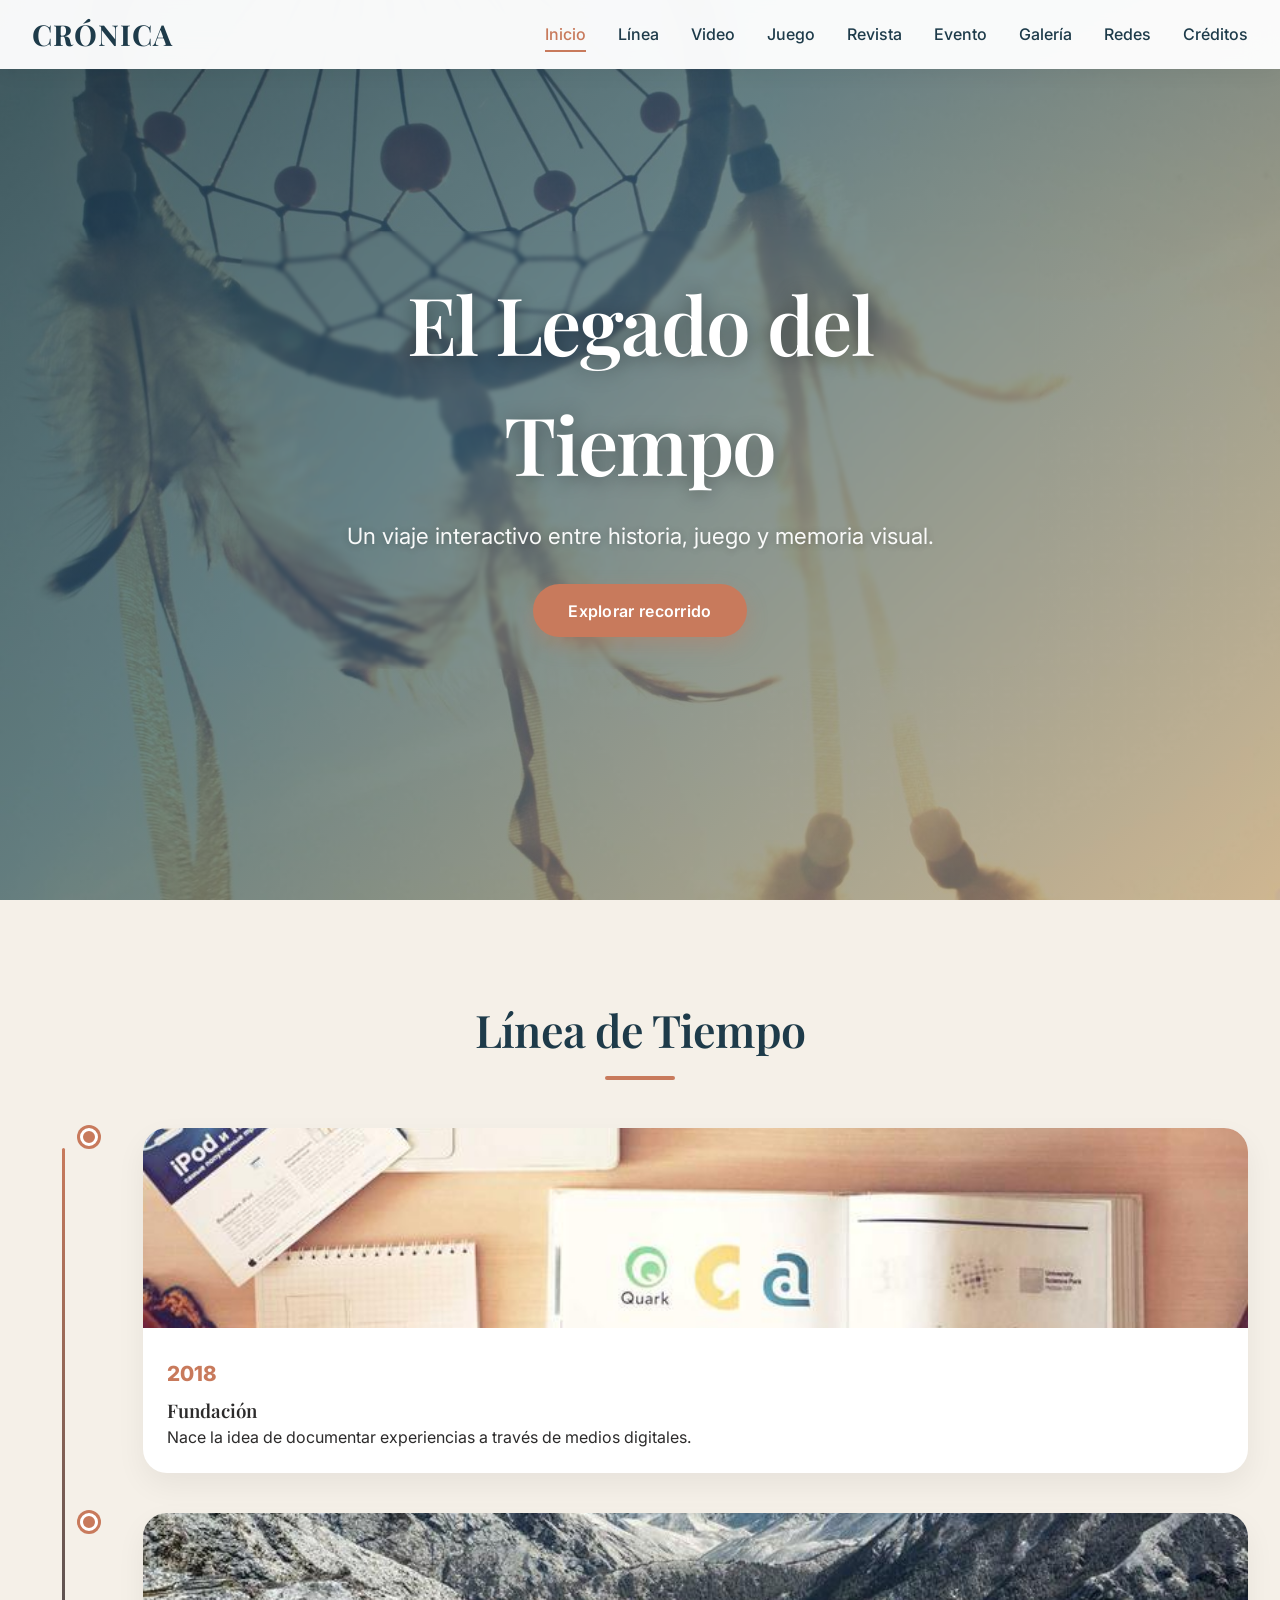
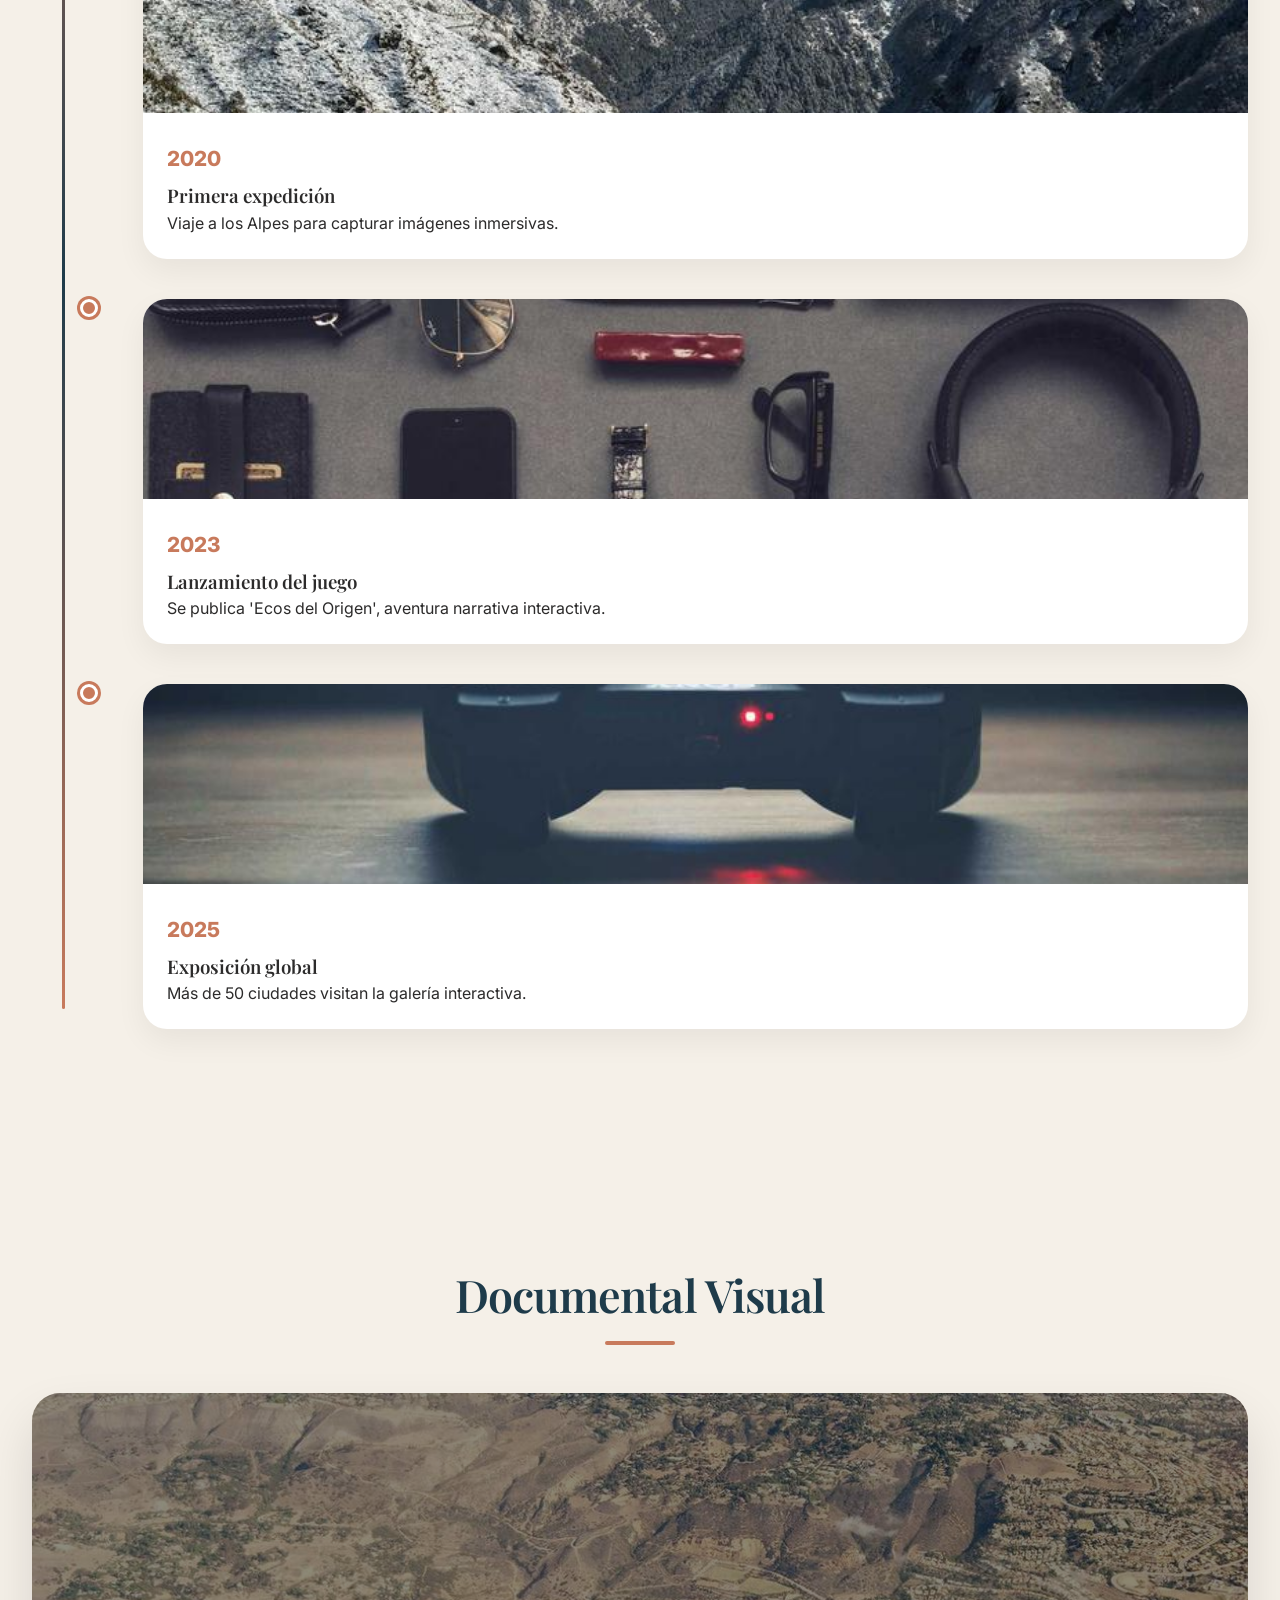
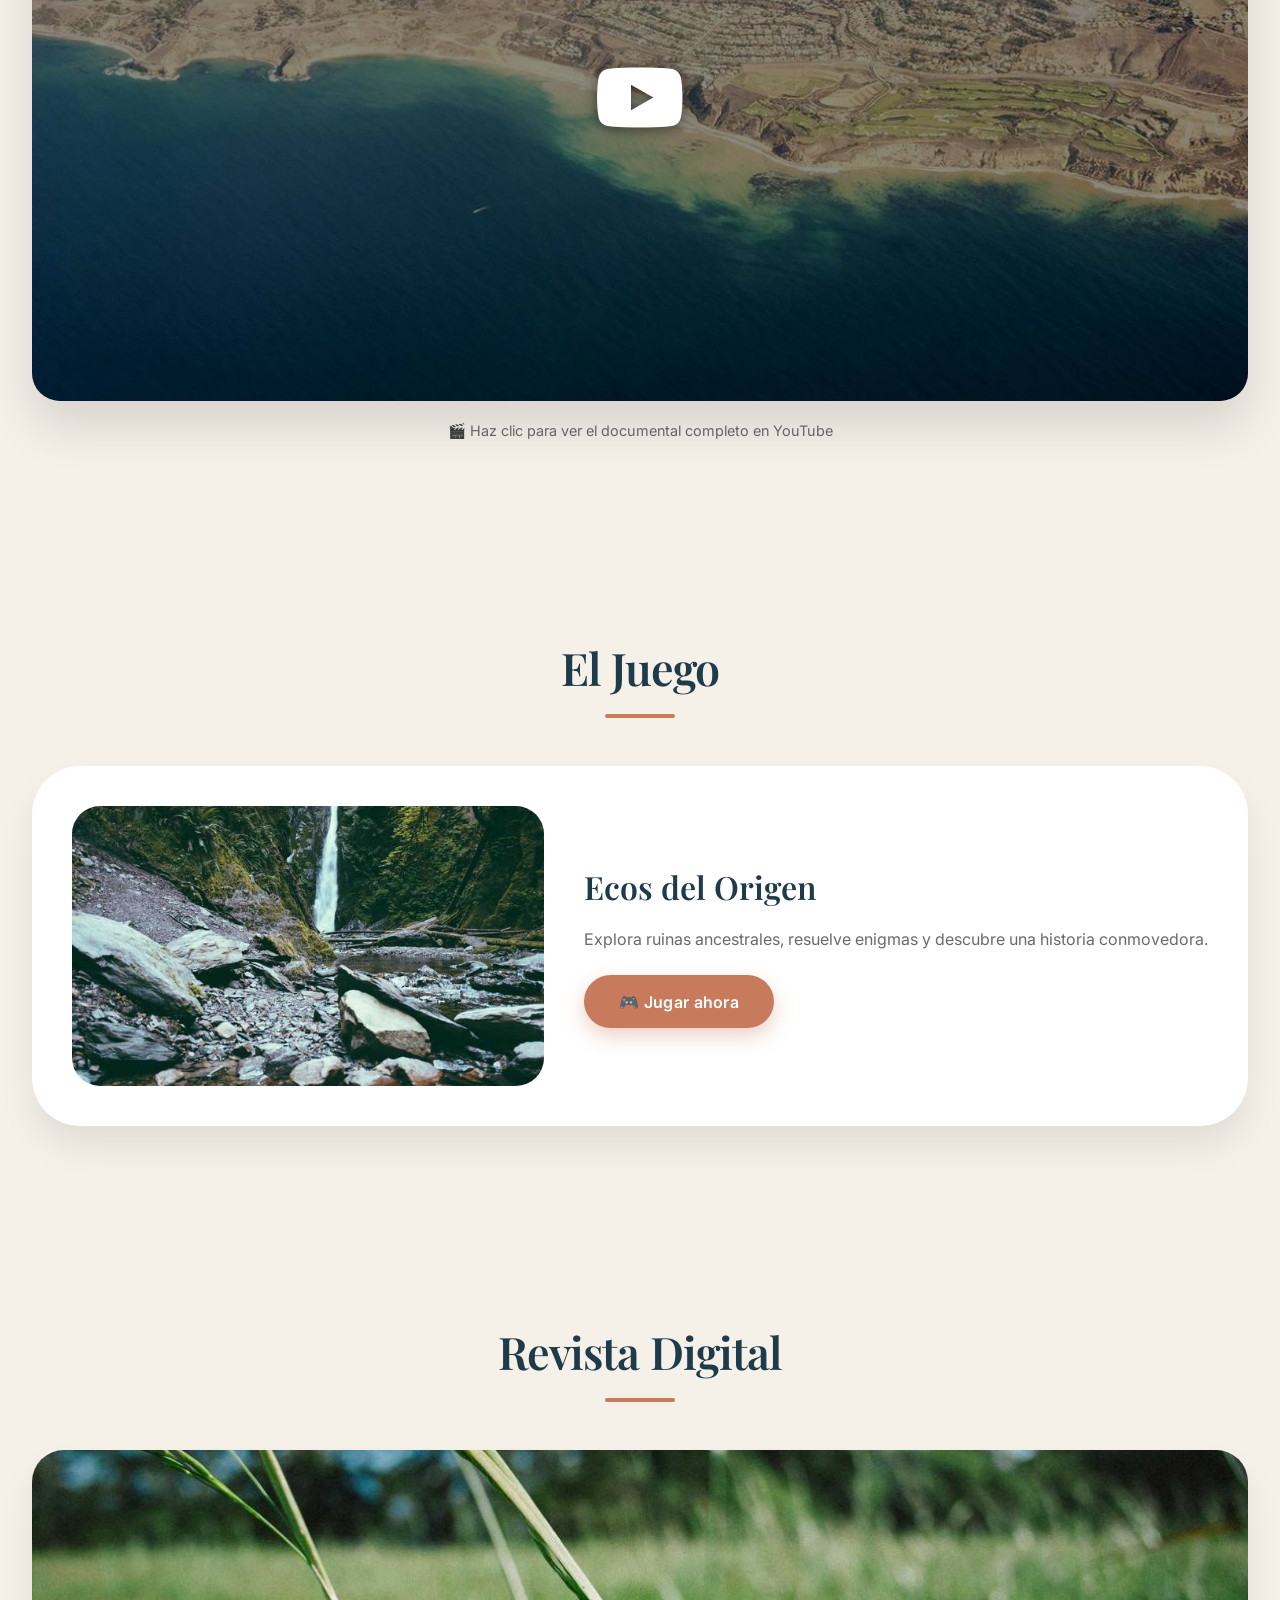
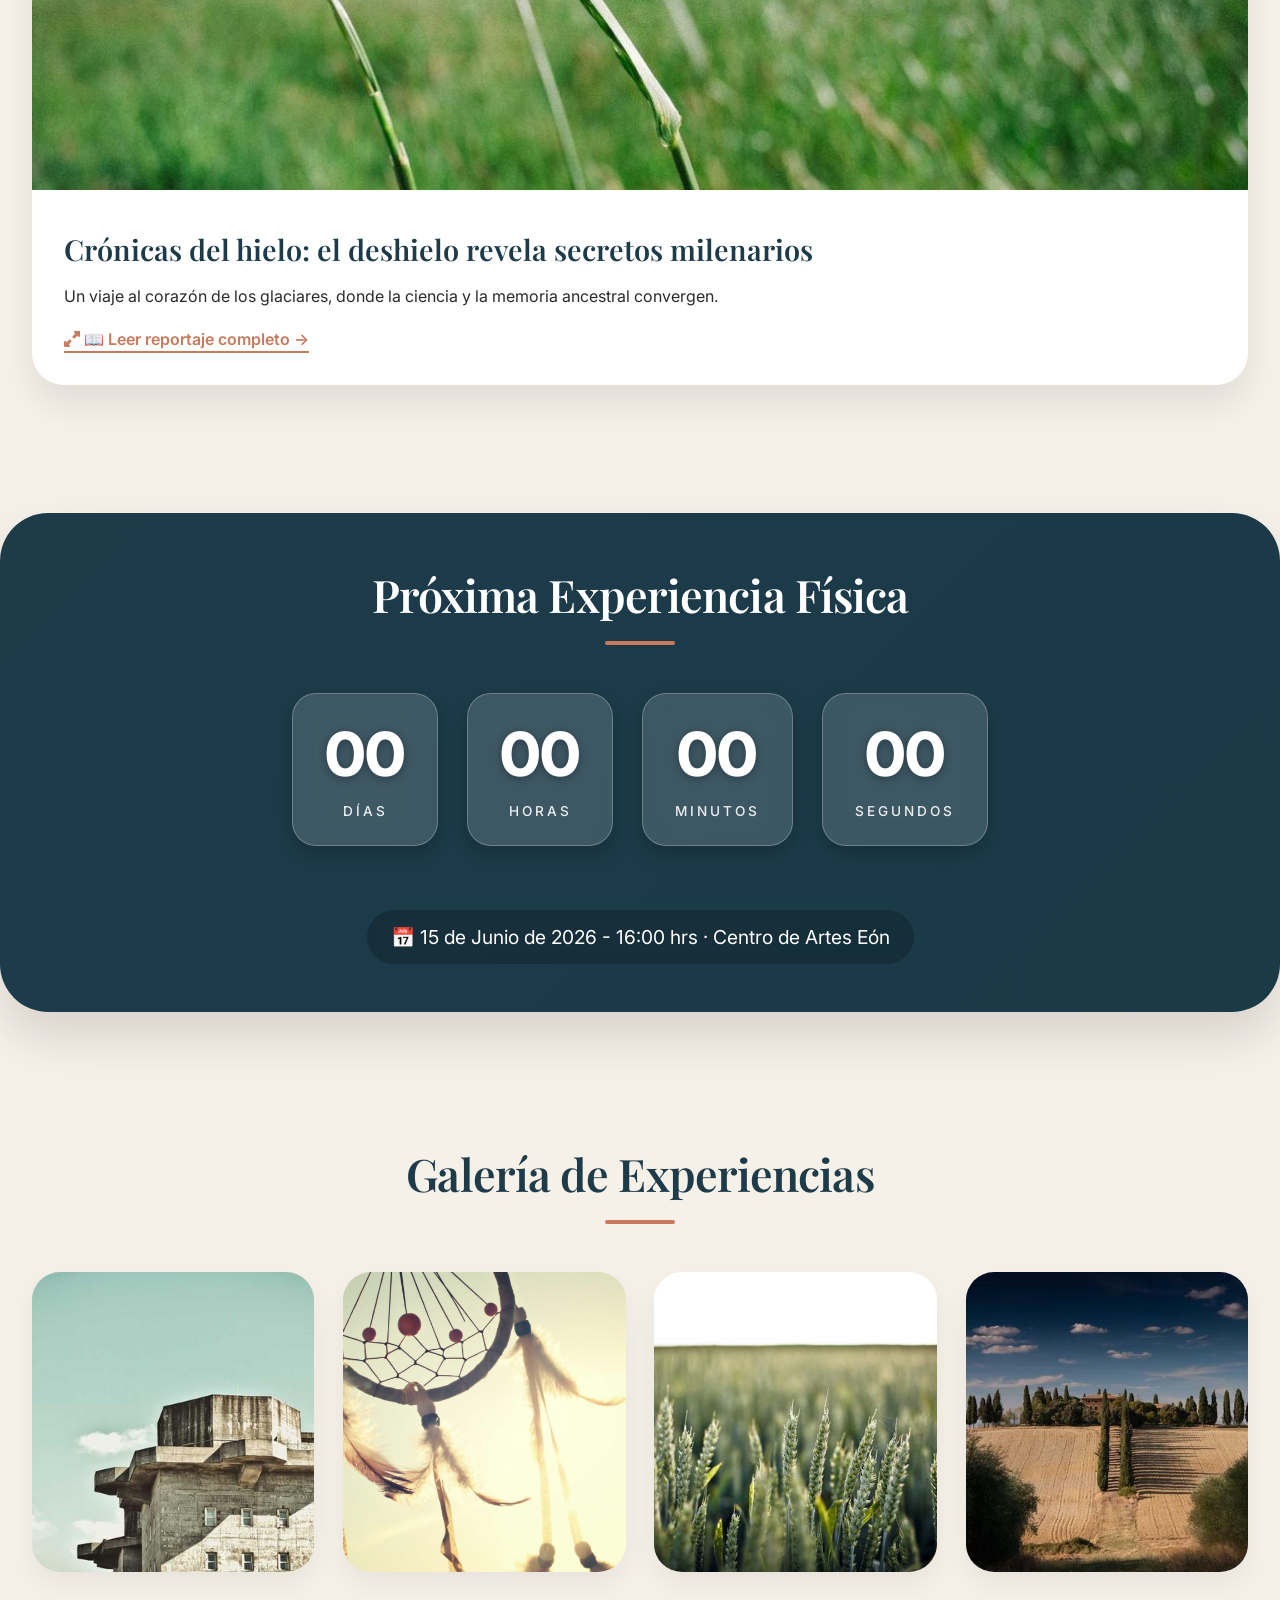
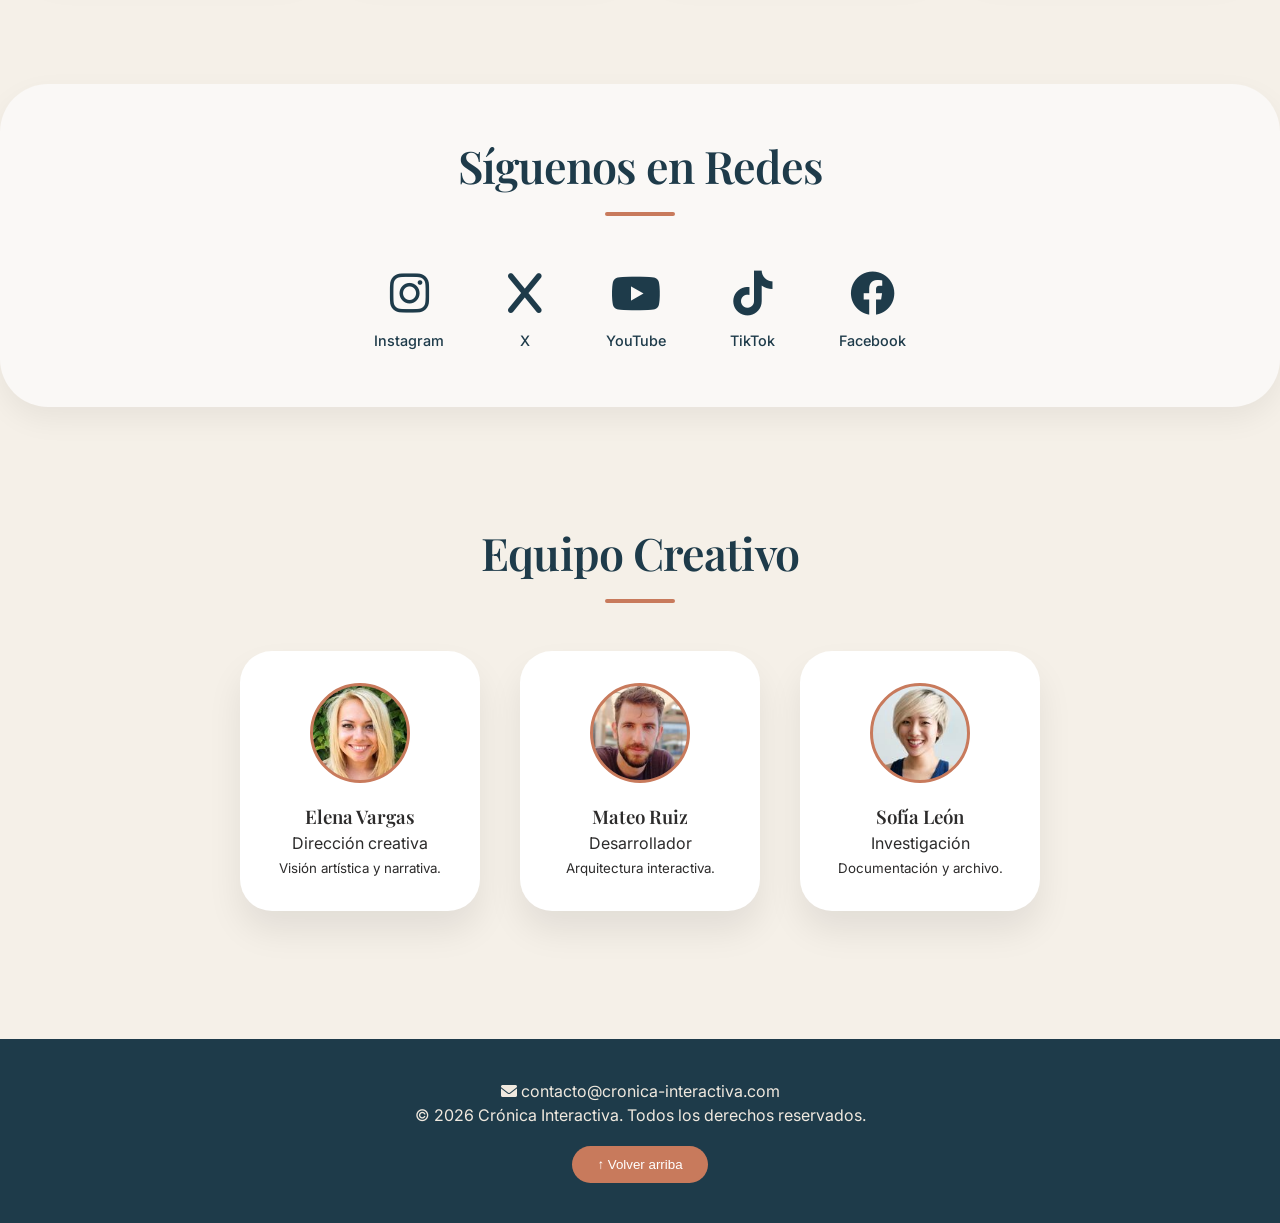
==== commit a6fb7c36: "cambios" ====
--- a/index1.html
+++ b/index1.html
@@ -636,7 +636,8 @@
       { platform: "Instagram", icon: "fab fa-instagram", url: "https://instagram.com" },
       { platform: "X", icon: "fab fa-x", url: "https://twitter.com" },
       { platform: "YouTube", icon: "fab fa-youtube", url: "https://youtube.com" },
-      { platform: "Facebook", icon: "fab fa-facebook", url: "https://facebook.com" }
+      { platform: "TikTok", icon: "fab fa-tiktok", url: "https://www.tiktok.com/@bajo_el_telon" },
+      { platform: "Facebook", icon: "fab fa-facebook", url: "https://www.facebook.com/share/1CkdxDztSn/?mibextid=wwXIfr" }
     ],
     team: [
       { name: "Elena Vargas", role: "Dirección creativa", bio: "Visión artística y narrativa.", avatar: "img/68.jpg" },
